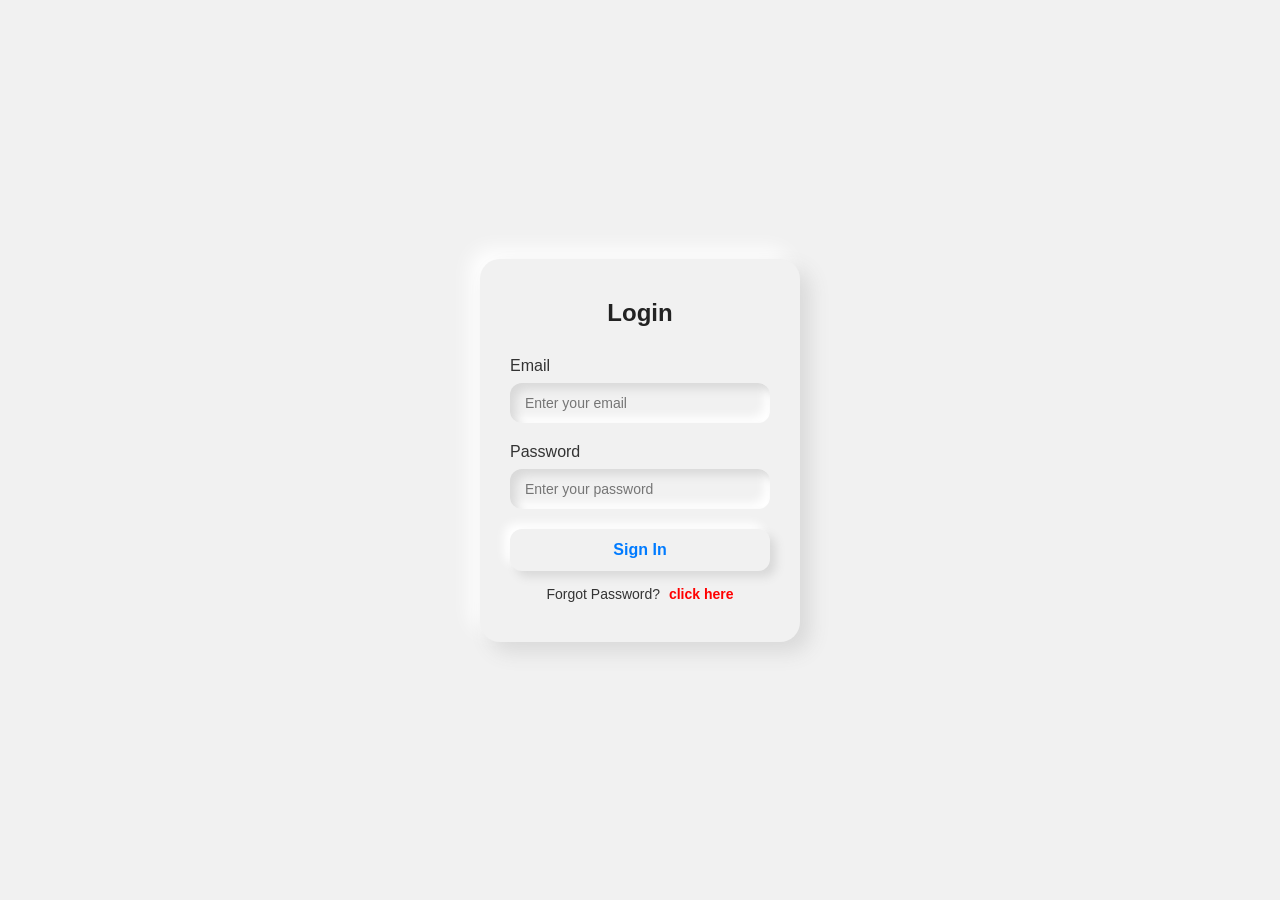
==== index.html @ 480791ef "Update index.html" ====
<!DOCTYPE html>

<html lang="en">

<head>

  <meta charset="UTF-8">

  <title>Login Form</title>

  <style>

    * {

      box-sizing: border-box;

      margin: 0;

      padding: 0;

      font-family: 'Segoe UI', sans-serif;

    }

    body {

      background: #f1f1f1;

      display: flex;

      justify-content: center;

      align-items: center;

      height: 100vh;

    }

    .login-box {

      background: #f1f1f1;

      padding: 40px 30px;

      border-radius: 20px;

      box-shadow: 10px 10px 20px #d9d9d9, -10px -10px 20px #ffffff;

      width: 320px;

    }

    .login-box h2 {

      text-align: center;

      margin-bottom: 30px;

      color: #222;

    }

    .login-box label {

      display: block;

      margin-bottom: 8px;

      color: #333;

    }

    .login-box input[type="email"],

    .login-box input[type="password"] {

      width: 100%;

      padding: 12px 15px;

      margin-bottom: 20px;

      border: none;

      border-radius: 12px;

      background: #f1f1f1;

      box-shadow: inset 6px 6px 10px #d9d9d9, inset -6px -6px 10px #ffffff;

      outline: none;

      font-size: 14px;

      color: #333;

    }

    .login-box button {

      width: 100%;

      padding: 12px 15px;

      border: none;

      border-radius: 12px;

      background: #f1f1f1;

      box-shadow: 6px 6px 10px #d9d9d9, -6px -6px 10px #ffffff;

      font-weight: bold;

      color: #007bff;

      font-size: 16px;

      cursor: pointer;

      transition: all 0.2s ease;

    }

    .login-box button:active {

      box-shadow: inset 6px 6px 10px #d9d9d9, inset -6px -6px 10px #ffffff;

    }

    .login-box .forgot {

      margin-top: 15px;

      text-align: center;

      font-size: 14px;

      color: #333;

    }

    .login-box .forgot a {

      color: red;

      text-decoration: none;

      font-weight: bold;

      margin-left: 5px;

    }

    .login-box .forgot a:hover {

      text-decoration: underline;

    }

  </style>

</head>

<body>

  <div class="login-box">

    <h2>Login</h2>

    <form>

      <label for="email">Email</label>

      <input type="email" id="email" placeholder="Enter your email" required>

      <label for="password">Password</label>

      <input type="password" id="password" placeholder="Enter your password" required>

      <button type="submit">Sign In</button>

      <div class="forgot">

        Forgot Password? <a href="okiee-13.github.io" target="_blank">click here</a>

      </div>

    </form>

  </div>

</body>

</html>
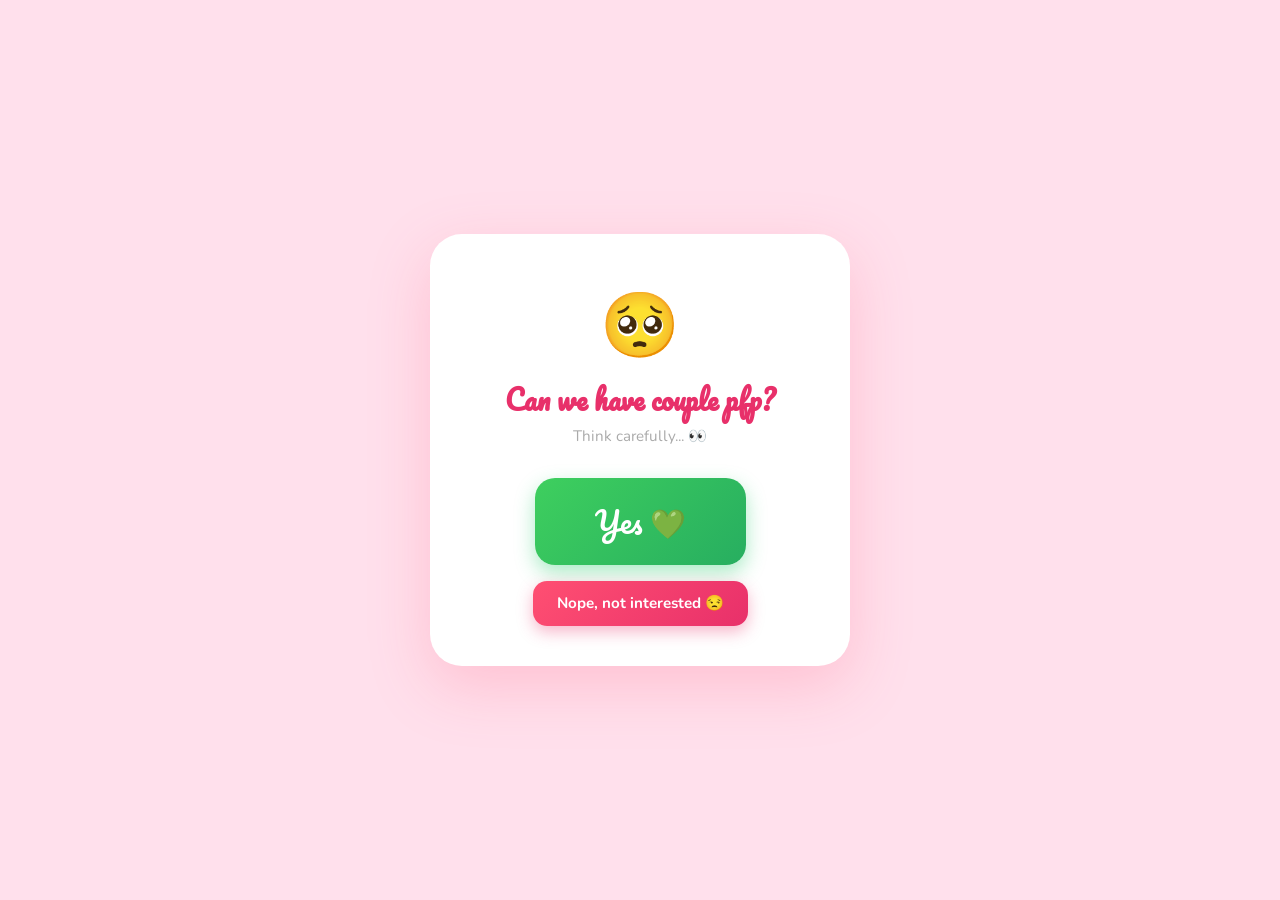
==== commit 3d27a73f: "Update index.html" ====
--- a/index.html
+++ b/index.html
@@ -1,195 +1,274 @@
 <!DOCTYPE html>
-
 <html lang="en">
-
 <head>
-
   <meta charset="UTF-8">
-
-  <title>Login Form</title>
-
+  <meta name="viewport" content="width=device-width, initial-scale=1.0">
+  <title>Can we have a Couple pfp 🥺</title>
+  <link href="https://fonts.googleapis.com/css2?family=Pacifico&family=Nunito:wght@400;700;900&display=swap" rel="stylesheet">
   <style>
-
-    * {
-
-      box-sizing: border-box;
-
-      margin: 0;
-
-      padding: 0;
-
-      font-family: 'Segoe UI', sans-serif;
-
-    }
+    * { margin: 0; padding: 0; box-sizing: border-box; }
 
     body {
-
-      background: #f1f1f1;
-
+      min-height: 100vh;
+      background: #ffe0ec;
       display: flex;
-
+      flex-direction: column;
+      align-items: center;
       justify-content: center;
-
+      font-family: 'Nunito', sans-serif;
+      overflow: hidden;
+      position: relative;
+    }
+
+    /* Floating hearts background */
+    .heart-bg {
+      position: fixed;
+      inset: 0;
+      pointer-events: none;
+      z-index: 0;
+    }
+    .heart-bg span {
+      position: absolute;
+      bottom: -60px;
+      font-size: 1.5rem;
+      animation: floatUp linear infinite;
+      opacity: 0;
+    }
+    @keyframes floatUp {
+      0%   { transform: translateY(0) rotate(0deg); opacity: 0.8; }
+      100% { transform: translateY(-110vh) rotate(20deg); opacity: 0; }
+    }
+
+    .card {
+      position: relative;
+      z-index: 1;
+      background: white;
+      border-radius: 32px;
+      padding: 48px 40px 40px;
+      text-align: center;
+      box-shadow: 0 20px 60px rgba(255, 100, 130, 0.25);
+      max-width: 420px;
+      width: 90%;
+    }
+
+    .bear-emoji {
+      font-size: 4rem;
+      display: block;
+      margin-bottom: 12px;
+      animation: bounce 1.5s ease-in-out infinite;
+    }
+    @keyframes bounce {
+      0%, 100% { transform: translateY(0); }
+      50%       { transform: translateY(-10px); }
+    }
+
+    h1 {
+      font-family: 'Pacifico', cursive;
+      font-size: 1.7rem;
+      color: #e8306a;
+      margin-bottom: 8px;
+      line-height: 1.3;
+    }
+
+    .subtitle {
+      font-size: 0.95rem;
+      color: #aaa;
+      margin-bottom: 32px;
+    }
+
+    .buttons {
+      display: flex;
+      flex-direction: column;
       align-items: center;
-
-      height: 100vh;
-
-    }
-
-    .login-box {
-
-      background: #f1f1f1;
-
-      padding: 40px 30px;
-
+      gap: 16px;
+    }
+
+    #yesBtn {
+      background: linear-gradient(135deg, #3ecf5e, #27ae60);
+      color: white;
+      font-family: 'Pacifico', cursive;
+      font-size: 1.8rem;
+      padding: 18px 60px;
+      border: none;
       border-radius: 20px;
-
-      box-shadow: 10px 10px 20px #d9d9d9, -10px -10px 20px #ffffff;
-
-      width: 320px;
-
-    }
-
-    .login-box h2 {
-
+      cursor: pointer;
+      box-shadow: 0 8px 20px rgba(46, 204, 113, 0.4);
+      transition: transform 0.3s ease, box-shadow 0.3s ease;
+      transform-origin: center;
+    }
+    #yesBtn:hover {
+      box-shadow: 0 12px 30px rgba(46, 204, 113, 0.5);
+    }
+
+    #noBtn {
+      background: linear-gradient(135deg, #ff4f72, #e8306a);
+      color: white;
+      font-family: 'Nunito', sans-serif;
+      font-weight: 700;
+      font-size: 0.95rem;
+      padding: 12px 24px;
+      border: none;
+      border-radius: 14px;
+      cursor: pointer;
+      box-shadow: 0 6px 16px rgba(232, 48, 106, 0.35);
+      transition: transform 0.3s ease, font-size 0.3s ease, padding 0.3s ease;
+      transform-origin: center;
+      max-width: 280px;
+      line-height: 1.4;
+    }
+    #noBtn:hover { filter: brightness(1.1); }
+
+    /* Celebrate overlay */
+    #celebrateScreen {
+      display: none;
+      position: fixed;
+      inset: 0;
+      background: linear-gradient(135deg, #ff6b9d, #ff4757);
+      z-index: 100;
+      flex-direction: column;
+      align-items: center;
+      justify-content: center;
+      animation: fadeIn 0.5s ease;
+    }
+    #celebrateScreen.show { display: flex; }
+    @keyframes fadeIn {
+      from { opacity: 0; transform: scale(0.9); }
+      to   { opacity: 1; transform: scale(1); }
+    }
+    #celebrateScreen h2 {
+      font-family: 'Pacifico', cursive;
+      font-size: 2.5rem;
+      color: white;
+      text-shadow: 0 4px 12px rgba(0,0,0,0.2);
+      margin-bottom: 16px;
       text-align: center;
-
-      margin-bottom: 30px;
-
-      color: #222;
-
-    }
-
-    .login-box label {
-
-      display: block;
-
-      margin-bottom: 8px;
-
-      color: #333;
-
-    }
-
-    .login-box input[type="email"],
-
-    .login-box input[type="password"] {
-
-      width: 100%;
-
-      padding: 12px 15px;
-
-      margin-bottom: 20px;
-
-      border: none;
-
-      border-radius: 12px;
-
-      background: #f1f1f1;
-
-      box-shadow: inset 6px 6px 10px #d9d9d9, inset -6px -6px 10px #ffffff;
-
-      outline: none;
-
-      font-size: 14px;
-
-      color: #333;
-
-    }
-
-    .login-box button {
-
-      width: 100%;
-
-      padding: 12px 15px;
-
-      border: none;
-
-      border-radius: 12px;
-
-      background: #f1f1f1;
-
-      box-shadow: 6px 6px 10px #d9d9d9, -6px -6px 10px #ffffff;
-
-      font-weight: bold;
-
-      color: #007bff;
-
-      font-size: 16px;
-
-      cursor: pointer;
-
-      transition: all 0.2s ease;
-
-    }
-
-    .login-box button:active {
-
-      box-shadow: inset 6px 6px 10px #d9d9d9, inset -6px -6px 10px #ffffff;
-
-    }
-
-    .login-box .forgot {
-
-      margin-top: 15px;
-
-      text-align: center;
-
-      font-size: 14px;
-
-      color: #333;
-
-    }
-
-    .login-box .forgot a {
-
-      color: red;
-
-      text-decoration: none;
-
-      font-weight: bold;
-
-      margin-left: 5px;
-
-    }
-
-    .login-box .forgot a:hover {
-
-      text-decoration: underline;
-
-    }
-
+      padding: 0 20px;
+    }
+    #celebrateScreen p {
+      font-size: 1.1rem;
+      color: rgba(255,255,255,0.9);
+      margin-bottom: 40px;
+    }
+    .big-hearts {
+      font-size: 4rem;
+      animation: bigBounce 1s ease-in-out infinite;
+    }
+    @keyframes bigBounce {
+      0%, 100% { transform: scale(1); }
+      50%       { transform: scale(1.2); }
+    }
   </style>
-
 </head>
-
 <body>
 
-  <div class="login-box">
-
-    <h2>Login</h2>
-
-    <form>
-
-      <label for="email">Email</label>
-
-      <input type="email" id="email" placeholder="Enter your email" required>
-
-      <label for="password">Password</label>
-
-      <input type="password" id="password" placeholder="Enter your password" required>
-
-      <button type="submit">Sign In</button>
-
-      <div class="forgot">
-
-        Forgot Password? <a href="okiee-13.github.io" target="_blank">click here</a>
-
-      </div>
-
-    </form>
-
+  <!-- Background hearts -->
+  <div class="heart-bg" id="heartBg"></div>
+
+  <div class="card">
+    <span class="bear-emoji">🥺</span>
+    <h1>Can we have couple pfp?</h1>
+    <p class="subtitle">Think carefully... 👀</p>
+
+    <div class="buttons">
+      <button id="yesBtn">Yes 💚</button>
+      <button id="noBtn">Nope, not interested 😒</button>
+    </div>
   </div>
 
+  <!-- Celebration screen -->
+  <div id="celebrateScreen">
+    <div class="big-hearts">💕🎉💕</div>
+    <h2>Yayyyy!! You said YES! 🎉🎉🎉</h2>
+    <p>Best decision ever! 🎉</p>
+    <div class="big-hearts">💖💖💖</div>
+  </div>
+
+  <script>
+    // Different texts for the No button on each press
+    const noTexts = [
+      "Nope, not interested 😒",
+      "Still no. Hard pass. 🙅",
+      "Bro... just say yes 😤",
+      "Are you sure? 😕",
+      "Think again... 😕",
+      "Please stop asking, I'm busy 😫",
+      "NO means NO... but like, reconsider? 👉👈",
+      "Hmph....😒😒😒",
+      "What part of no don't you understand 😭",
+      "Okay fine... maybe? No wait— NO 😳",
+      "I'm legally not allowed to say yes 📜",
+      "I'm not sure... 😕",
+      "Error 404: Yes not found 💻",
+      "I'm busy... 🕒",
+      "I need to focus on my studies... 📚",
+      "My imaginary friend said no too 👻",
+      "Come on... just say YES already!! 🥺",
+    ];
+
+    let noCount = 0;
+    let noScale = 1;
+    let yesScale = 1;
+
+    const noBtn = document.getElementById('noBtn');
+    const yesBtn = document.getElementById('yesBtn');
+    const celebrateScreen = document.getElementById('celebrateScreen');
+
+    noBtn.onclick = () => {
+      noCount++;
+
+      // Change text
+      const idx = Math.min(noCount, noTexts.length - 1);
+      noBtn.textContent = noTexts[idx];
+
+      // Shrink No, grow Yes
+      noScale = Math.max(noScale - 0.08, 0.3);
+      yesScale += 0.15;
+
+      noBtn.style.transform = scale(${noScale});
+      yesBtn.style.transform = scale(${yesScale});
+
+      // Hide No button after many presses
+      if (noScale <= 0.32) {
+        noBtn.style.opacity = '0';
+        noBtn.style.pointerEvents = 'none';
+      }
+    };
+
+    yesBtn.onclick = () => {
+      celebrateScreen.classList.add('show');
+      launchHearts(80);
+      sendTelegramNotification();
+    };
+
+    function sendTelegramNotification() {
+      const token = '8990546226:AAHCu7Vb7Y3SBEX0ElmyxaTUmY5silRKQm4';
+      const chatId = '6380992037';
+      const message = '💕 SHE SAID YES!! 🎉\n\nYour valentine just clicked the YES button! 🥰🍫🎂';
+      fetch(https://api.telegram.org/bot${token}/sendMessage, {
+        method: 'POST',
+        headers: { 'Content-Type': 'application/json' },
+        body: JSON.stringify({ chat_id: chatId, text: message })
+      });
+    }
+
+    // Generate background floating hearts
+    function launchHearts(count) {
+      const bg = document.getElementById('heartBg');
+      bg.innerHTML = '';
+      const emojis = ['❤️','💕','💖','💗','💓','🩷','💝'];
+      for (let i = 0; i < count; i++) {
+        const s = document.createElement('span');
+        s.textContent = emojis[Math.floor(Math.random() * emojis.length)];
+        s.style.left = Math.random() * 100 + 'vw';
+        s.style.fontSize = (1 + Math.random() * 2) + 'rem';
+        s.style.animationDuration = (2 + Math.random() * 4) + 's';
+        s.style.animationDelay = (Math.random() * 4) + 's';
+        bg.appendChild(s);
+      }
+    }
+
+    // Initial gentle hearts
+    launchHearts(30);
+  </script>
 </body>
-
 </html>
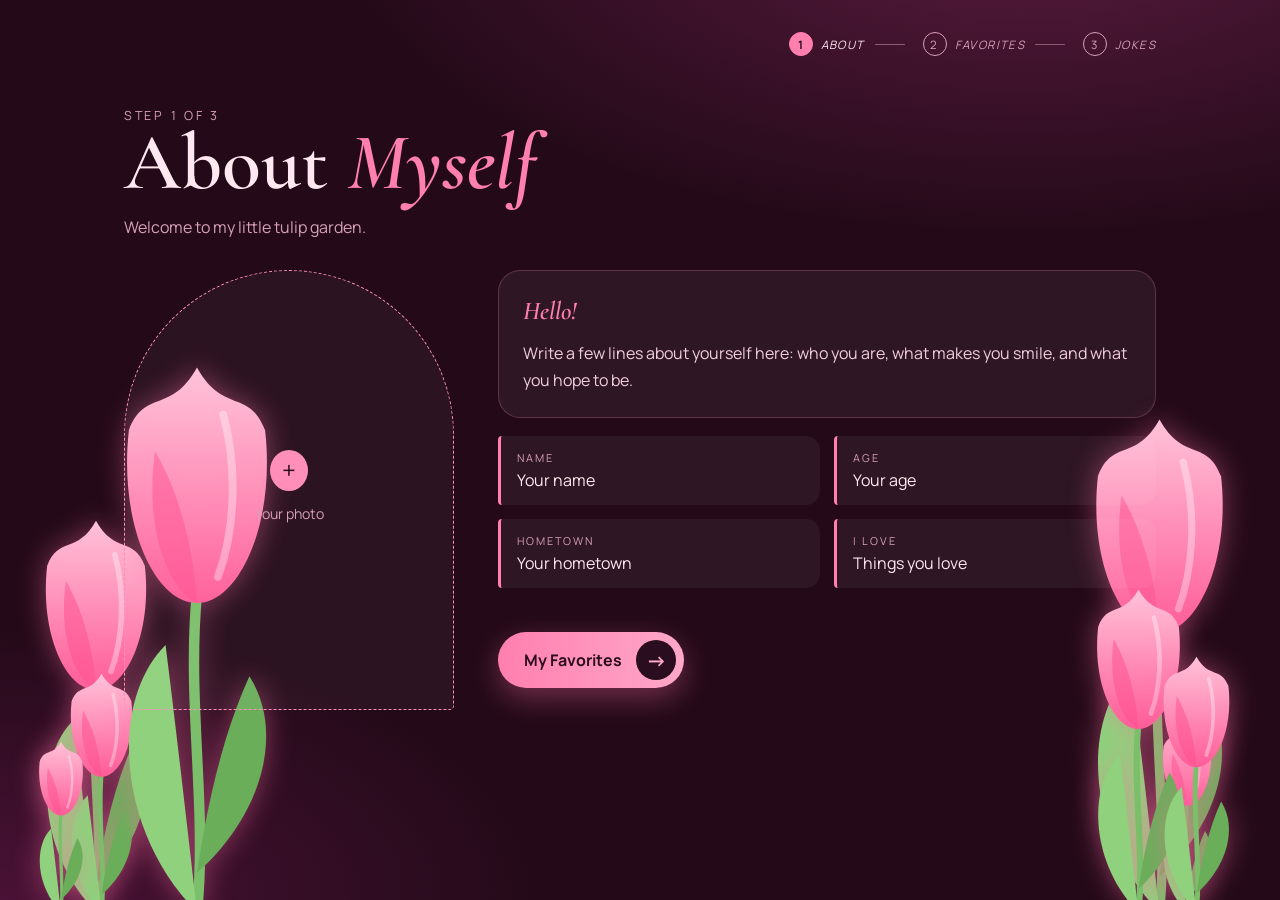
==== commit 674e664a: "Add files via upload" ====
--- a/index.html
+++ b/index.html
@@ -1,274 +1,14 @@
 <!DOCTYPE html>
-<html lang="en">
-<head>
-  <meta charset="UTF-8">
-  <meta name="viewport" content="width=device-width, initial-scale=1.0">
-  <title>Can we have a Couple pfp 🥺</title>
-  <link href="https://fonts.googleapis.com/css2?family=Pacifico&family=Nunito:wght@400;700;900&display=swap" rel="stylesheet">
-  <style>
-    * { margin: 0; padding: 0; box-sizing: border-box; }
-
-    body {
-      min-height: 100vh;
-      background: #ffe0ec;
-      display: flex;
-      flex-direction: column;
-      align-items: center;
-      justify-content: center;
-      font-family: 'Nunito', sans-serif;
-      overflow: hidden;
-      position: relative;
-    }
-
-    /* Floating hearts background */
-    .heart-bg {
-      position: fixed;
-      inset: 0;
-      pointer-events: none;
-      z-index: 0;
-    }
-    .heart-bg span {
-      position: absolute;
-      bottom: -60px;
-      font-size: 1.5rem;
-      animation: floatUp linear infinite;
-      opacity: 0;
-    }
-    @keyframes floatUp {
-      0%   { transform: translateY(0) rotate(0deg); opacity: 0.8; }
-      100% { transform: translateY(-110vh) rotate(20deg); opacity: 0; }
-    }
-
-    .card {
-      position: relative;
-      z-index: 1;
-      background: white;
-      border-radius: 32px;
-      padding: 48px 40px 40px;
-      text-align: center;
-      box-shadow: 0 20px 60px rgba(255, 100, 130, 0.25);
-      max-width: 420px;
-      width: 90%;
-    }
-
-    .bear-emoji {
-      font-size: 4rem;
-      display: block;
-      margin-bottom: 12px;
-      animation: bounce 1.5s ease-in-out infinite;
-    }
-    @keyframes bounce {
-      0%, 100% { transform: translateY(0); }
-      50%       { transform: translateY(-10px); }
-    }
-
-    h1 {
-      font-family: 'Pacifico', cursive;
-      font-size: 1.7rem;
-      color: #e8306a;
-      margin-bottom: 8px;
-      line-height: 1.3;
-    }
-
-    .subtitle {
-      font-size: 0.95rem;
-      color: #aaa;
-      margin-bottom: 32px;
-    }
-
-    .buttons {
-      display: flex;
-      flex-direction: column;
-      align-items: center;
-      gap: 16px;
-    }
-
-    #yesBtn {
-      background: linear-gradient(135deg, #3ecf5e, #27ae60);
-      color: white;
-      font-family: 'Pacifico', cursive;
-      font-size: 1.8rem;
-      padding: 18px 60px;
-      border: none;
-      border-radius: 20px;
-      cursor: pointer;
-      box-shadow: 0 8px 20px rgba(46, 204, 113, 0.4);
-      transition: transform 0.3s ease, box-shadow 0.3s ease;
-      transform-origin: center;
-    }
-    #yesBtn:hover {
-      box-shadow: 0 12px 30px rgba(46, 204, 113, 0.5);
-    }
-
-    #noBtn {
-      background: linear-gradient(135deg, #ff4f72, #e8306a);
-      color: white;
-      font-family: 'Nunito', sans-serif;
-      font-weight: 700;
-      font-size: 0.95rem;
-      padding: 12px 24px;
-      border: none;
-      border-radius: 14px;
-      cursor: pointer;
-      box-shadow: 0 6px 16px rgba(232, 48, 106, 0.35);
-      transition: transform 0.3s ease, font-size 0.3s ease, padding 0.3s ease;
-      transform-origin: center;
-      max-width: 280px;
-      line-height: 1.4;
-    }
-    #noBtn:hover { filter: brightness(1.1); }
-
-    /* Celebrate overlay */
-    #celebrateScreen {
-      display: none;
-      position: fixed;
-      inset: 0;
-      background: linear-gradient(135deg, #ff6b9d, #ff4757);
-      z-index: 100;
-      flex-direction: column;
-      align-items: center;
-      justify-content: center;
-      animation: fadeIn 0.5s ease;
-    }
-    #celebrateScreen.show { display: flex; }
-    @keyframes fadeIn {
-      from { opacity: 0; transform: scale(0.9); }
-      to   { opacity: 1; transform: scale(1); }
-    }
-    #celebrateScreen h2 {
-      font-family: 'Pacifico', cursive;
-      font-size: 2.5rem;
-      color: white;
-      text-shadow: 0 4px 12px rgba(0,0,0,0.2);
-      margin-bottom: 16px;
-      text-align: center;
-      padding: 0 20px;
-    }
-    #celebrateScreen p {
-      font-size: 1.1rem;
-      color: rgba(255,255,255,0.9);
-      margin-bottom: 40px;
-    }
-    .big-hearts {
-      font-size: 4rem;
-      animation: bigBounce 1s ease-in-out infinite;
-    }
-    @keyframes bigBounce {
-      0%, 100% { transform: scale(1); }
-      50%       { transform: scale(1.2); }
-    }
-  </style>
-</head>
-<body>
-
-  <!-- Background hearts -->
-  <div class="heart-bg" id="heartBg"></div>
-
-  <div class="card">
-    <span class="bear-emoji">🥺</span>
-    <h1>Can we have couple pfp?</h1>
-    <p class="subtitle">Think carefully... 👀</p>
-
-    <div class="buttons">
-      <button id="yesBtn">Yes 💚</button>
-      <button id="noBtn">Nope, not interested 😒</button>
-    </div>
-  </div>
-
-  <!-- Celebration screen -->
-  <div id="celebrateScreen">
-    <div class="big-hearts">💕🎉💕</div>
-    <h2>Yayyyy!! You said YES! 🎉🎉🎉</h2>
-    <p>Best decision ever! 🎉</p>
-    <div class="big-hearts">💖💖💖</div>
-  </div>
-
-  <script>
-    // Different texts for the No button on each press
-    const noTexts = [
-      "Nope, not interested 😒",
-      "Still no. Hard pass. 🙅",
-      "Bro... just say yes 😤",
-      "Are you sure? 😕",
-      "Think again... 😕",
-      "Please stop asking, I'm busy 😫",
-      "NO means NO... but like, reconsider? 👉👈",
-      "Hmph....😒😒😒",
-      "What part of no don't you understand 😭",
-      "Okay fine... maybe? No wait— NO 😳",
-      "I'm legally not allowed to say yes 📜",
-      "I'm not sure... 😕",
-      "Error 404: Yes not found 💻",
-      "I'm busy... 🕒",
-      "I need to focus on my studies... 📚",
-      "My imaginary friend said no too 👻",
-      "Come on... just say YES already!! 🥺",
-    ];
-
-    let noCount = 0;
-    let noScale = 1;
-    let yesScale = 1;
-
-    const noBtn = document.getElementById('noBtn');
-    const yesBtn = document.getElementById('yesBtn');
-    const celebrateScreen = document.getElementById('celebrateScreen');
-
-    noBtn.onclick = () => {
-      noCount++;
-
-      // Change text
-      const idx = Math.min(noCount, noTexts.length - 1);
-      noBtn.textContent = noTexts[idx];
-
-      // Shrink No, grow Yes
-      noScale = Math.max(noScale - 0.08, 0.3);
-      yesScale += 0.15;
-
-      noBtn.style.transform = scale(${noScale});
-      yesBtn.style.transform = scale(${yesScale});
-
-      // Hide No button after many presses
-      if (noScale <= 0.32) {
-        noBtn.style.opacity = '0';
-        noBtn.style.pointerEvents = 'none';
-      }
-    };
-
-    yesBtn.onclick = () => {
-      celebrateScreen.classList.add('show');
-      launchHearts(80);
-      sendTelegramNotification();
-    };
-
-    function sendTelegramNotification() {
-      const token = '8990546226:AAHCu7Vb7Y3SBEX0ElmyxaTUmY5silRKQm4';
-      const chatId = '6380992037';
-      const message = '💕 SHE SAID YES!! 🎉\n\nYour valentine just clicked the YES button! 🥰🍫🎂';
-      fetch(https://api.telegram.org/bot${token}/sendMessage, {
-        method: 'POST',
-        headers: { 'Content-Type': 'application/json' },
-        body: JSON.stringify({ chat_id: chatId, text: message })
-      });
-    }
-
-    // Generate background floating hearts
-    function launchHearts(count) {
-      const bg = document.getElementById('heartBg');
-      bg.innerHTML = '';
-      const emojis = ['❤️','💕','💖','💗','💓','🩷','💝'];
-      for (let i = 0; i < count; i++) {
-        const s = document.createElement('span');
-        s.textContent = emojis[Math.floor(Math.random() * emojis.length)];
-        s.style.left = Math.random() * 100 + 'vw';
-        s.style.fontSize = (1 + Math.random() * 2) + 'rem';
-        s.style.animationDuration = (2 + Math.random() * 4) + 's';
-        s.style.animationDelay = (Math.random() * 4) + 's';
-        bg.appendChild(s);
-      }
-    }
-
-    // Initial gentle hearts
-    launchHearts(30);
-  </script>
-</body>
-</html>
+<html lang="en"><head><meta charset="utf-8"><meta name="viewport" content="width=device-width,initial-scale=1">
+<link rel="preconnect" href="https://fonts.googleapis.com"><link href="https://fonts.googleapis.com/css2?family=Cormorant+Garamond:ital,wght@0,600;1,600&family=Manrope:wght@400;700&display=swap" rel="stylesheet">
+<link rel="stylesheet" href="style.css">
+<title>About Myself</title></head>
+<body style="--c:#ff8fb8">
+<main class="wrap">
+<header class="top"><div class="backs"></div><ol class="stepper"><li class="on"><span>1</span><em>About</em></li><li class=""><span>2</span><em>Favorites</em></li><li class=""><span>3</span><em>Jokes</em></li></ol></header>
+<div class="hero"><p class="kick">Step 1 of 3</p><h1>About <em>Myself</em></h1><p>Welcome to my little tulip garden.</p></div>
+<div class="abt"><div class="photo"><button class="slot" type="button" data-i="0" aria-label="Add your photo"><span>Your photo</span></button></div><div><section class="pn" style="--i:0"><h2>Hello!</h2><p>Write a few lines about yourself here: who you are, what makes you smile, and what you hope to be.</p></section><div class="fx"><div class="fa" style="--i:0"><small>Name</small>Your name</div><div class="fa" style="--i:1"><small>Age</small>Your age</div><div class="fa" style="--i:2"><small>Hometown</small>Your hometown</div><div class="fa" style="--i:3"><small>I love</small>Things you love</div></div><a class="cta" href="favorites.html" data-go>My Favorites <b>&rarr;</b></a></div></div>
+</main>
+<script src="app.js"></script>
+<script src="media.js"></script>
+</body></html>
--- a/style.css
+++ b/style.css
@@ -0,0 +1,114 @@
+:root{--bg:#240a19;--ink:#ffe8f0;--mute:#d6a0b9;--pk:#ff7fae;--on:#2a0d1e;--ease:cubic-bezier(.2,.8,.2,1)}
+*{box-sizing:border-box}
+body{margin:0;min-height:100vh;padding-top:26px;color:var(--ink);font-family:"Manrope","Segoe UI",system-ui,sans-serif;background:radial-gradient(90% 60% at 80% -10%,#5a1b3f,transparent 60%),radial-gradient(70% 50% at 0 100%,#4a1236,transparent 60%),var(--bg);background-attachment:fixed}
+h1,h2,.nm,.no{font-family:"Cormorant Garamond",Georgia,serif;font-weight:600;margin:0}
+a{color:inherit}
+.wrap{position:relative;z-index:1;max-width:1080px;margin:0 auto;padding:0 clamp(16px,3vw,24px) 90px}
+@keyframes up{from{opacity:0;transform:translateY(22px)}to{opacity:1;transform:none}}
+
+/* tulips grow along both edges */
+.sides{position:fixed;inset:0;pointer-events:none;z-index:0}
+.side{position:absolute;top:0;bottom:0;width:120px}.side.l{left:0}.side.r{right:0}
+.side i{position:absolute;bottom:-12px;height:var(--h);width:calc(var(--h)/2.2);background:url(bloom.svg) bottom/contain no-repeat;transform-origin:50% 100%;filter:drop-shadow(0 0 14px rgba(255,111,163,.45));animation:grow 1.4s var(--ease) backwards,sway 5s 1.4s ease-in-out infinite alternate}
+.l i:nth-child(1){left:2px;--h:46vh}.l i:nth-child(2){left:44px;--h:28vh;animation-delay:.2s,1.4s}.l i:nth-child(3){left:66px;--h:64vh;animation-delay:.4s,1.4s}.l i:nth-child(4){left:20px;--h:20vh;animation-delay:.6s,1.4s}
+.r i:nth-child(1){right:2px;--h:58vh;animation-delay:.1s,1.4s}.r i:nth-child(2){right:48px;--h:22vh;animation-delay:.3s,1.4s}.r i:nth-child(3){right:64px;--h:38vh;animation-delay:.5s,1.4s}.r i:nth-child(4){right:22px;--h:30vh;animation-delay:.7s,1.4s}
+@keyframes grow{from{transform:scaleY(0)}}
+@keyframes sway{from{transform:rotate(-3deg)}to{transform:rotate(3deg)}}
+@media(max-width:1250px){.sides{opacity:.3}}@media(max-width:700px){.sides{display:none}}
+
+/* header: back buttons + step tracker */
+.top{display:flex;justify-content:space-between;align-items:center;gap:18px;flex-wrap:wrap;padding:6px 0 36px}
+.backs{display:flex;gap:12px;flex-wrap:wrap}
+.bk{display:inline-flex;align-items:center;gap:10px;text-decoration:none;font-weight:700;font-size:.9rem;padding:5px 16px 5px 5px;border-radius:99px;border:1px solid rgba(255,160,200,.35);transition:all .3s var(--ease);outline:none}
+.bk b{width:30px;height:30px;border-radius:50%;background:var(--c);color:var(--on);display:grid;place-items:center;font-size:1.3rem;line-height:1;padding-bottom:3px;transition:transform .3s var(--ease)}
+.bk:hover,.bk:focus-visible{border-color:var(--c);background:rgba(255,255,255,.06)}
+.bk:hover b,.bk:focus-visible b{transform:translateX(-4px)}
+.stepper{display:flex;align-items:center;list-style:none;margin:0 0 0 auto;padding:0;font-size:.72rem;letter-spacing:.12em;text-transform:uppercase;color:var(--mute)}
+.stepper li{display:flex;align-items:center;gap:8px}
+.stepper li+li::before{content:"";width:30px;height:1px;background:var(--mute);opacity:.5;margin:0 10px}
+.stepper span{width:24px;height:24px;border-radius:50%;border:1px solid var(--mute);display:grid;place-items:center}
+.stepper .on{color:var(--ink)}.stepper .on span{background:var(--pk);border-color:var(--pk);color:var(--on);font-weight:700}
+@media(max-width:600px){.stepper em{display:none}}
+
+.hero{margin-bottom:30px;animation:up .7s .25s var(--ease) both}
+.kick{font-size:.78rem;letter-spacing:.22em;text-transform:uppercase;color:var(--pk);margin:0 0 8px}
+.hero h1{font-size:clamp(2.6rem,7vw,5rem);line-height:.95}.hero h1 em{color:var(--pk)}
+.hero p{color:var(--mute);margin:14px 0 0;max-width:46ch;line-height:1.55}
+
+/* folders: sleeves with a tulip that rises on hover */
+.rack{display:grid;grid-template-columns:repeat(4,1fr);gap:26px;padding-top:clamp(110px,16vw,170px)}
+.sl{--y:0px;position:relative;display:block;aspect-ratio:3/4;text-decoration:none;outline:none;transform:translateY(var(--y));transition:transform .5s var(--ease);animation:up .6s var(--ease) backwards;animation-delay:calc(.4s + var(--i)*90ms)}
+.sl:nth-child(even){--y:46px}
+.sl:hover,.sl:focus-visible{transform:translateY(calc(var(--y) - 10px))}
+.tl{position:absolute;z-index:0;right:12%;bottom:94%;width:36%;aspect-ratio:1/2.2;background:url(bloom.svg) bottom/contain no-repeat;transform:translateY(80%) scale(.7);transform-origin:50% 100%;transition:transform .7s var(--ease);filter:drop-shadow(0 0 12px rgba(255,111,163,.5))}
+.sl:hover .tl,.sl:focus-visible .tl{transform:translateY(0) scale(1) rotate(4deg)}
+.sb{position:absolute;inset:0;z-index:1;border-radius:6px 22px 22px 22px;background:#3a1428;background:linear-gradient(165deg,color-mix(in srgb,var(--c) 30%,#2d0f20),#2d0f20 70%);border:1px solid color-mix(in srgb,var(--c) 55%,transparent);padding:20px;display:flex;flex-direction:column;justify-content:space-between;box-shadow:0 18px 36px rgba(0,0,0,.35);transition:box-shadow .5s}
+.sl:hover .sb,.sl:focus-visible .sb{box-shadow:0 24px 44px rgba(0,0,0,.45),0 0 34px color-mix(in srgb,var(--c) 35%,transparent)}
+.sb::before{content:"";position:absolute;left:-1px;top:-14px;width:40%;height:15px;border-radius:9px 9px 0 0;background:#4a1a33;border:1px solid color-mix(in srgb,var(--c) 55%,transparent);border-bottom:0}
+.no{font-size:2.6rem;color:var(--c);line-height:1}
+.nm{font-size:clamp(1.3rem,2.4vw,1.75rem);line-height:1.05;font-style:italic}
+.mt{display:block;font-size:.8rem;color:var(--mute);margin-top:6px}
+.go{display:block;margin-top:12px;font-size:.82rem;font-weight:700;color:var(--c);opacity:0;transform:translateX(-8px);transition:all .4s var(--ease)}
+.sl:hover .go,.sl:focus-visible .go{opacity:1;transform:none}
+@media(hover:none){.go{opacity:1;transform:none}}
+
+.cta{display:inline-flex;align-items:center;gap:14px;margin-top:44px;padding:8px 8px 8px 26px;border-radius:99px;background:linear-gradient(90deg,#ff7fae,#ffa8c8);color:var(--on);font-weight:700;text-decoration:none;box-shadow:0 10px 28px rgba(255,111,163,.35);transition:transform .35s var(--ease);animation:up .6s .9s var(--ease) backwards}
+.cta b{width:40px;height:40px;border-radius:50%;background:var(--on);color:#ffa8c8;display:grid;place-items:center;font-size:1.3rem}
+.cta:hover,.cta:focus-visible{transform:translateX(8px);outline:none}
+
+/* panels, about, galleries */
+.pn{background:rgba(255,255,255,.05);border:1px solid rgba(255,160,200,.22);border-radius:22px;padding:24px;animation:up .6s var(--ease) backwards;animation-delay:calc(.4s + var(--i,0)*90ms)}
+.pn h2{font-size:1.6rem;margin-bottom:14px;color:var(--pk);font-style:italic}
+.pn p{line-height:1.65;color:#f2cfdd;margin:0}
+.two{display:grid;grid-template-columns:1.4fr 1fr;gap:22px;align-items:start}.two.eq{grid-template-columns:1fr 1fr}
+.col{display:grid;gap:22px}
+@media(max-width:800px){.two,.two.eq{grid-template-columns:1fr}}
+.abt{display:grid;grid-template-columns:minmax(0,340px) 1fr;gap:34px;align-items:start}
+.fx{display:grid;grid-template-columns:1fr 1fr;gap:14px;margin-top:18px}
+.fa{padding:14px 16px;border-left:3px solid var(--pk);background:rgba(255,255,255,.05);border-radius:4px 14px 14px 4px;animation:up .6s var(--ease) backwards;animation-delay:calc(.5s + var(--i)*80ms)}
+.fa small{display:block;font-size:.68rem;letter-spacing:.18em;text-transform:uppercase;color:var(--mute);margin-bottom:4px}
+@media(max-width:760px){.abt{grid-template-columns:1fr}}
+.gal{display:flex;flex-wrap:wrap;gap:18px;align-items:flex-start}
+.slot{--h:300px;--r:1.3333;position:relative;overflow:hidden;display:grid;place-items:center;flex:none;width:min(100%,calc(var(--h)*var(--r)));aspect-ratio:var(--r);border:1.5px dashed var(--c);border-radius:26px 4px 26px 4px;background:rgba(255,255,255,.04);color:var(--mute);font:inherit;cursor:pointer;animation:up .6s var(--ease) backwards;animation-delay:calc(.4s + var(--i)*80ms);transition:transform .35s var(--ease),box-shadow .35s}
+.slot:hover,.slot:focus-visible{transform:translateY(-6px) rotate(-1.2deg);outline:none;color:var(--ink);box-shadow:0 0 28px color-mix(in srgb,var(--c) 40%,transparent)}
+.slot::before{content:"+";position:absolute;top:calc(50% - 40px);width:38px;height:38px;border-radius:50%;background:var(--c);color:var(--on);display:grid;place-items:center;font-size:1.5rem;padding-bottom:3px}
+.slot span{margin-top:46px;font-size:.88rem}
+.slot img{position:absolute;inset:0;width:100%;height:100%;object-fit:cover}
+.slot.has{border:0;box-shadow:0 12px 30px rgba(0,0,0,.4)}.slot.has::before,.slot.has span{display:none}
+.photo .slot{--h:440px;--r:.75;border-radius:999px 999px 26px 26px}
+.gal.s3 .slot{--h:230px}
+.hint{color:var(--mute);margin:-8px 0 22px}
+
+/* media, lists, jokes */
+.media video{width:100%;height:auto;max-height:76vh;aspect-ratio:16/9;object-fit:contain;background:#1b0613;border-radius:16px;display:block}
+.mrow{display:flex;justify-content:space-between;align-items:center;gap:12px;margin-top:12px;color:var(--mute);font-size:.82rem}
+.pick{font:inherit;font-weight:700;color:var(--on);background:var(--c);border:0;border-radius:99px;padding:9px 18px;cursor:pointer;transition:transform .25s}.pick:hover{transform:scale(1.06)}
+.lf{list-style:none;padding:0;margin:0;display:grid;gap:10px}
+.lf li{display:flex;align-items:center;gap:12px}
+.lf li::before{content:"";flex:none;width:12px;height:26px;background:url(bloom.svg) center/contain no-repeat}
+.st{list-style:none;padding:0;margin:0;counter-reset:s}
+.st li{counter-increment:s;position:relative;padding:0 0 18px 48px;line-height:1.55;color:#f2cfdd}
+.st li::before{content:counter(s);position:absolute;left:0;top:0;width:32px;height:32px;border-radius:50%;background:var(--c);color:var(--on);display:grid;place-items:center;font-weight:700}
+.st li:not(:last-child)::after{content:"";position:absolute;left:15px;top:34px;bottom:2px;width:2px;background:rgba(255,160,200,.3)}
+.cast{display:grid;gap:10px}
+.cast div{display:flex;align-items:center;gap:12px}
+.cast b{flex:none;width:40px;height:40px;border-radius:50%;background:var(--c);color:var(--on);display:grid;place-items:center;font-size:.72rem}
+.cast small{display:block;color:var(--mute)}
+.q{font-family:"Cormorant Garamond",Georgia,serif;font-size:4.5rem;line-height:.5;color:var(--pk);display:block;margin-bottom:6px}
+.bub{display:grid;grid-template-columns:1fr 1fr;gap:20px}
+@media(max-width:700px){.bub{grid-template-columns:1fr}}
+.jk{background:rgba(255,255,255,.06);border:1px solid rgba(255,160,200,.25);border-radius:22px 22px 22px 4px;padding:20px 22px;animation:up .6s var(--ease) backwards;animation-delay:calc(.4s + var(--i)*80ms)}
+.jk summary{cursor:pointer;font-weight:700;list-style:none;display:flex;gap:14px;align-items:center;line-height:1.35}
+.jk summary::-webkit-details-marker{display:none}
+.jk summary::before{content:attr(data-n);flex:none;width:30px;height:30px;border-radius:50%;background:var(--c);color:var(--on);display:grid;place-items:center;font-size:.85rem}
+.jk p{margin:12px 0 0 44px;color:var(--pk);font-weight:700;animation:up .4s var(--ease)}
+
+/* petal curtain between pages */
+.cur{position:fixed;inset:0;z-index:99;pointer-events:none}
+.cur i{position:absolute;top:0;bottom:0;width:52%;transition:transform .6s cubic-bezier(.75,0,.25,1)}
+.cur .a{left:0;transform:translateX(-102%);background:#ff6fa3;border-radius:0 50% 50% 0/0 50% 50% 0}
+.cur .b{right:0;transform:translateX(102%);background:#ffa8c8;border-radius:50% 0 0 50%/50% 0 0 50%}
+.cur::after{content:"";position:absolute;left:50%;top:50%;width:90px;height:200px;background:url(bloom.svg) center/contain no-repeat;transform:translate(-50%,-50%) scale(.5);opacity:0;transition:all .4s .25s}
+.cur.on .a,.cur.on .b{transform:none}.cur.on::after{opacity:1;transform:translate(-50%,-50%) scale(1)}
+.cur.nt i,.cur.nt::after{transition:none}
+@media(prefers-reduced-motion:reduce){*,*::before,*::after{animation:none!important;transition:none!important}}
